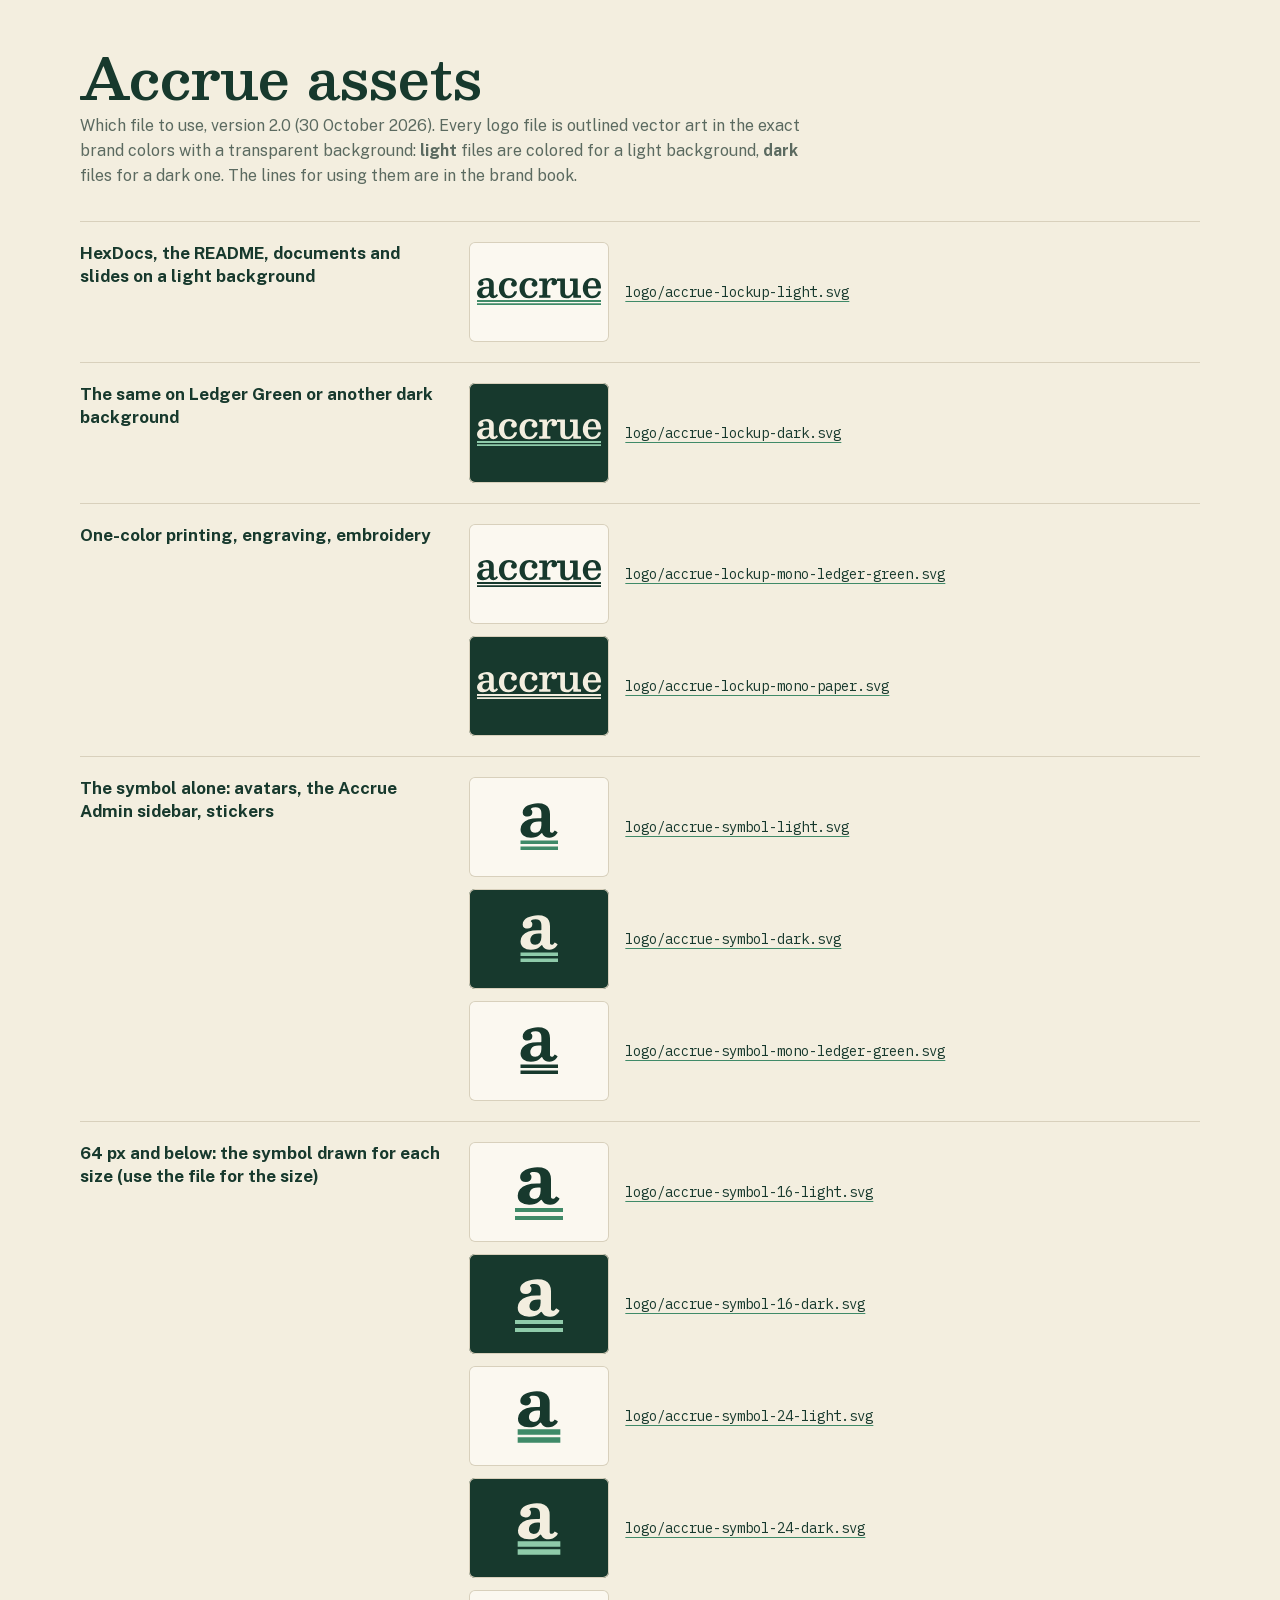
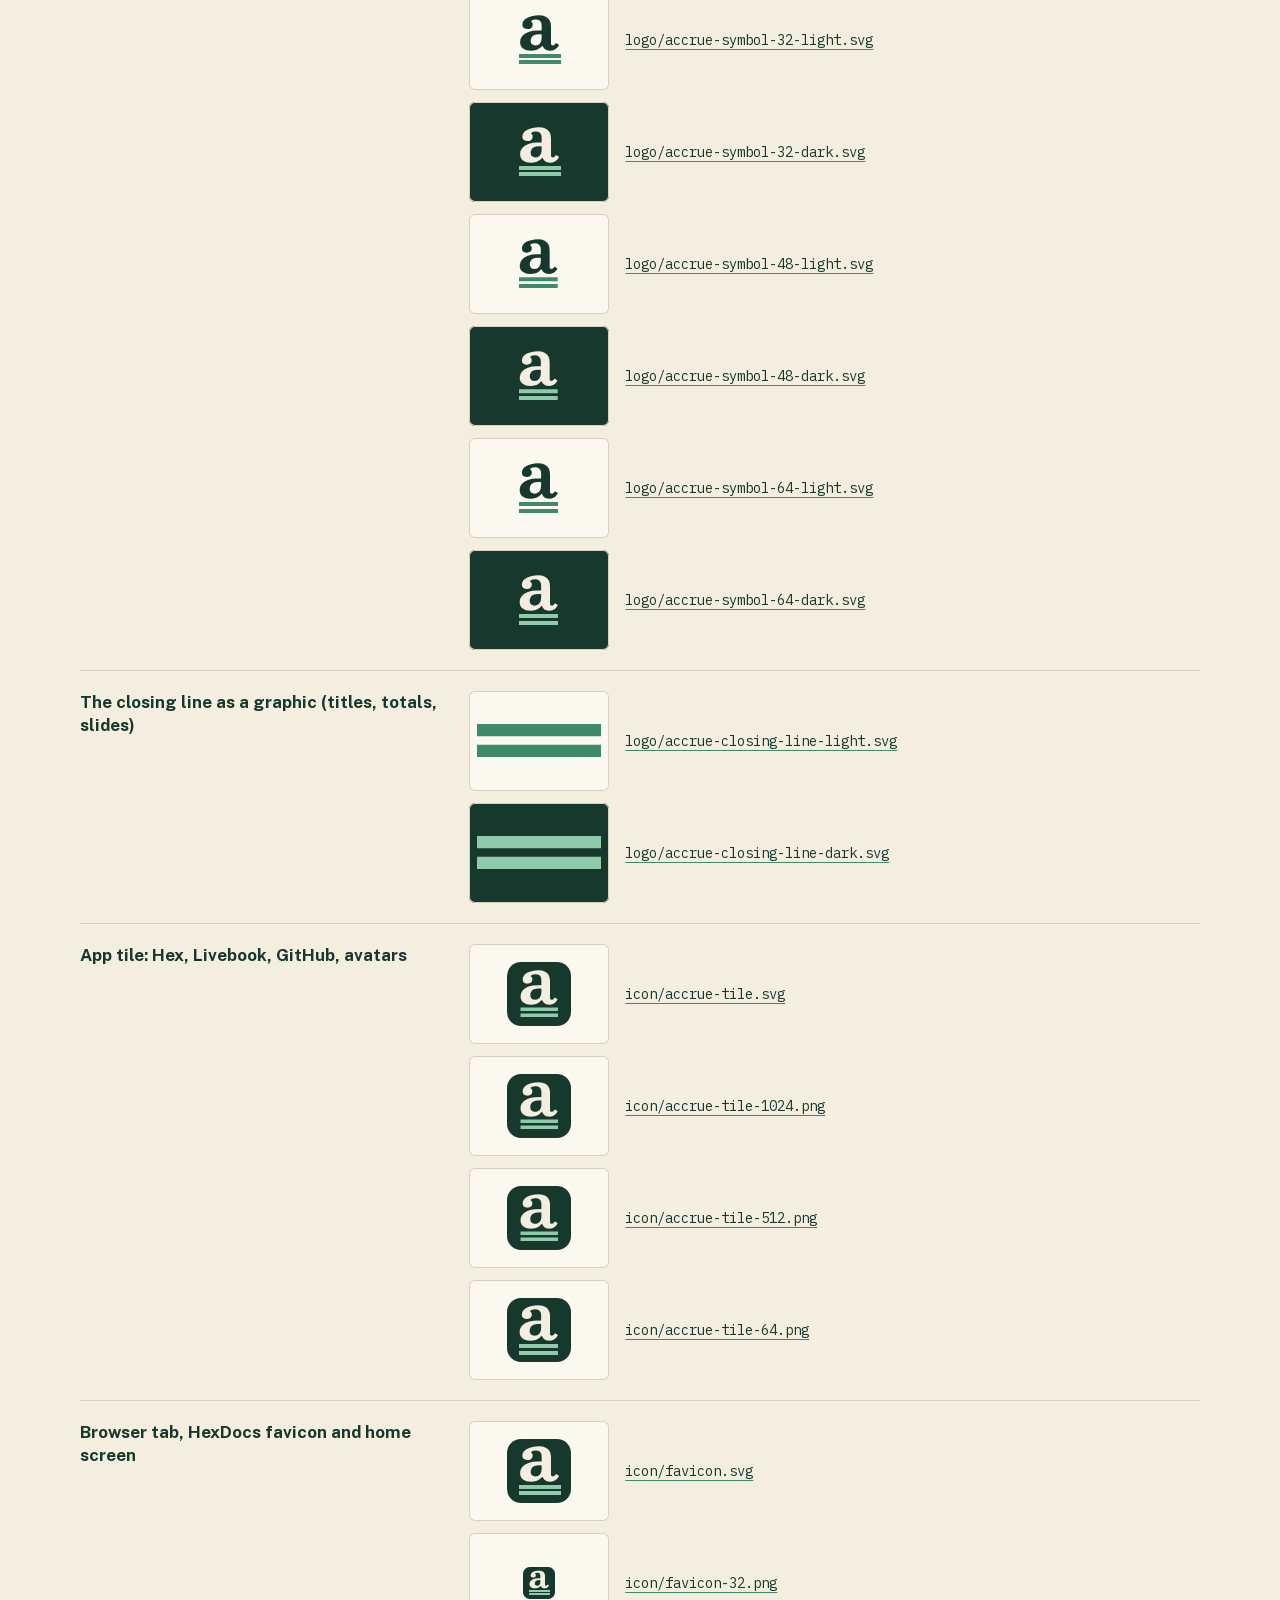
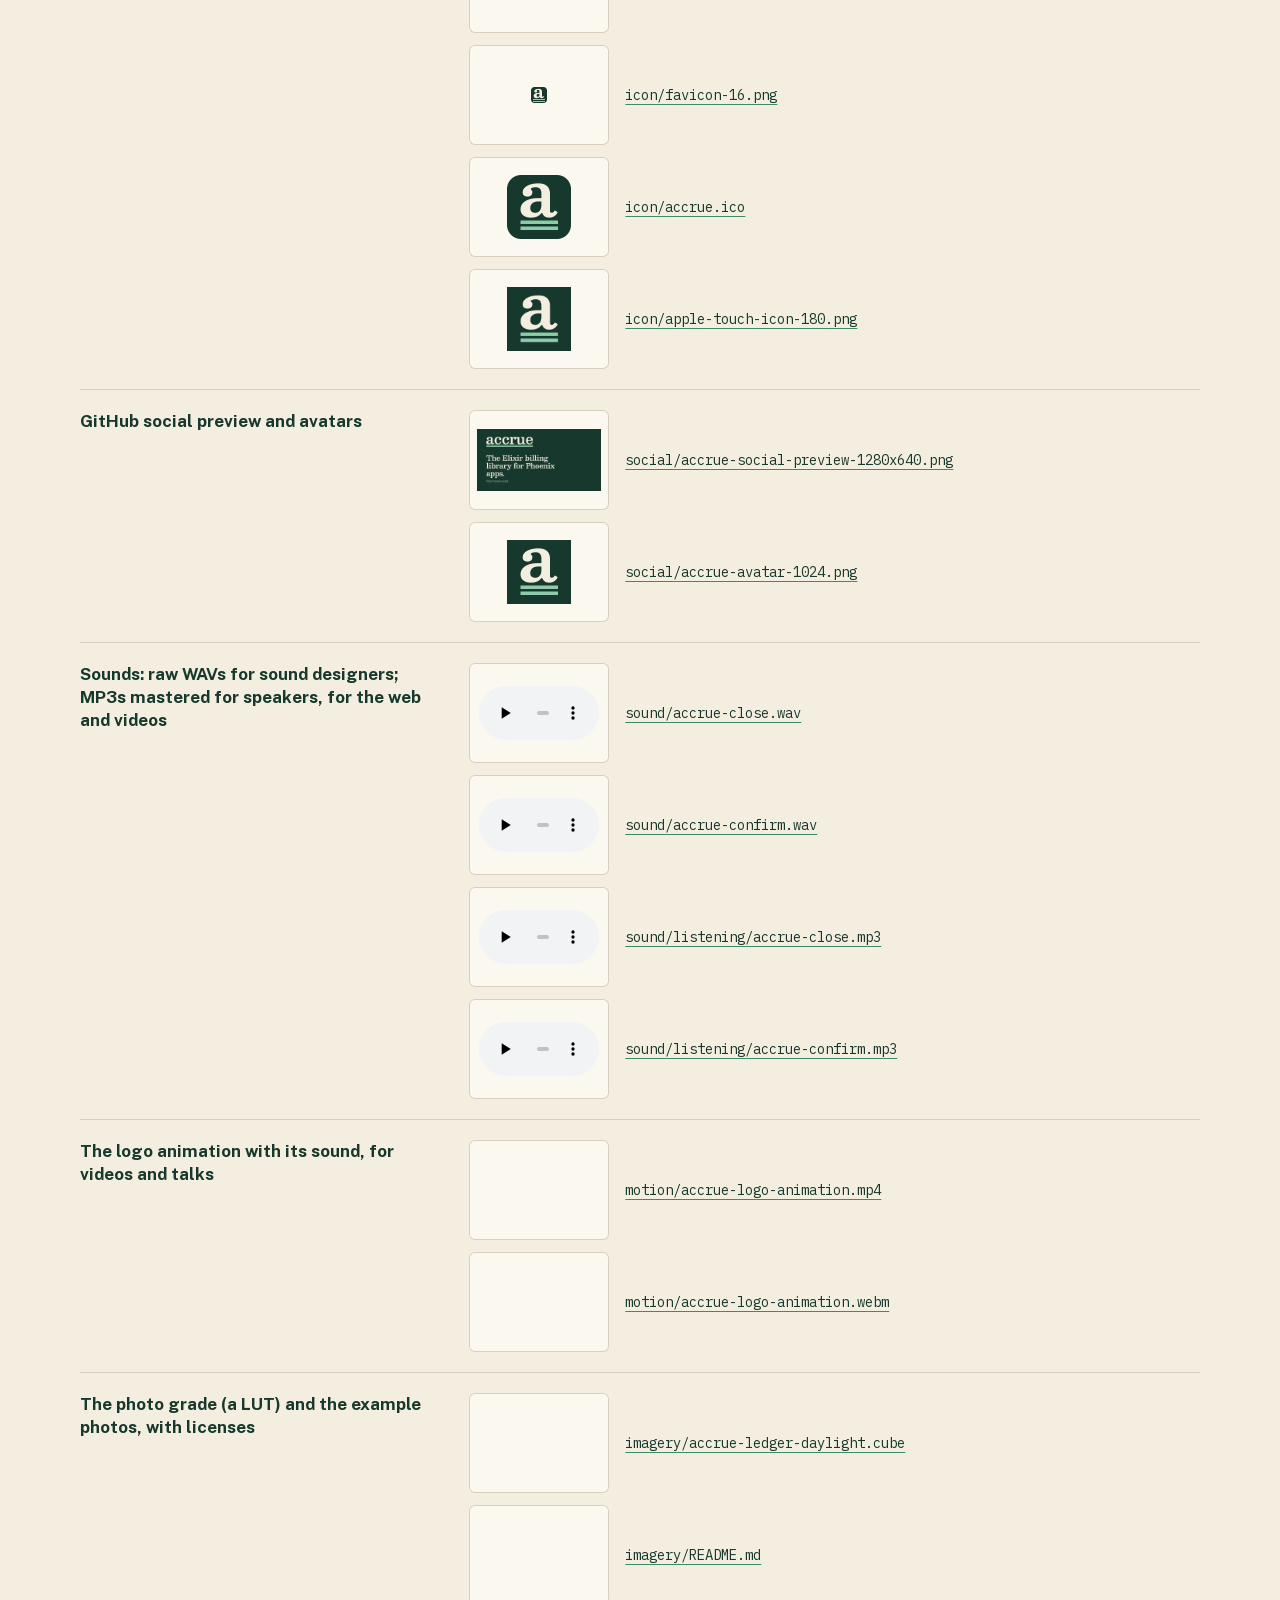
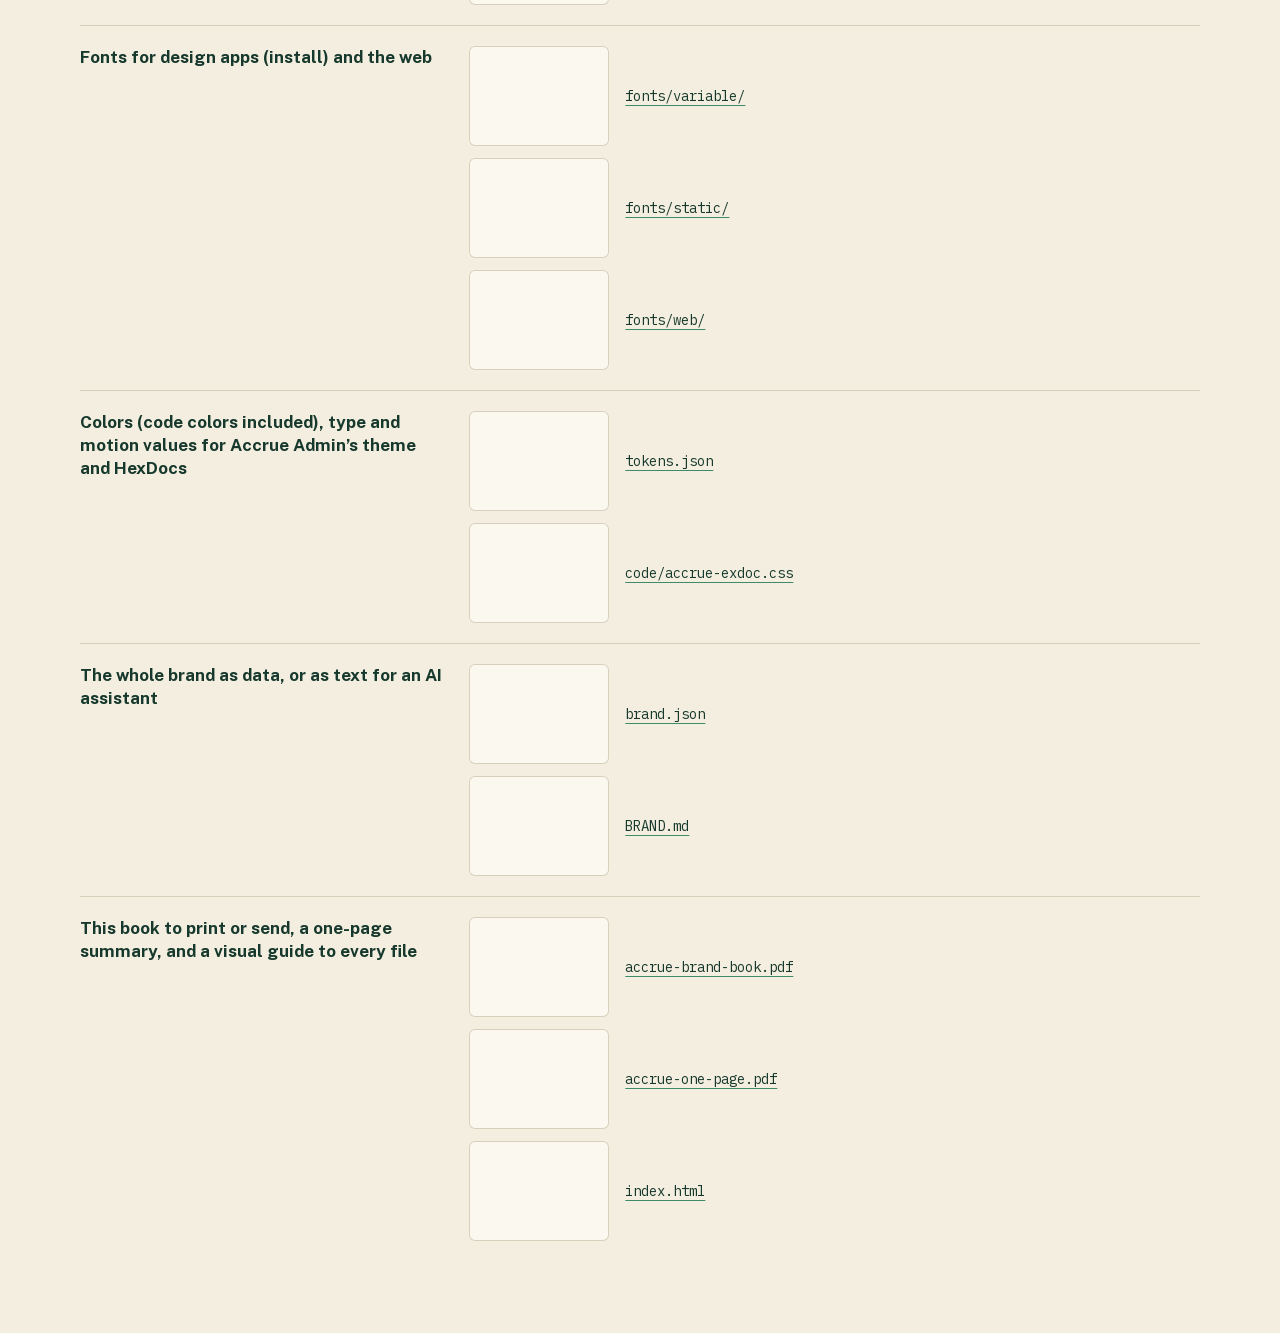
==== assets/index.html @ c3a9a65f "Publish the Accrue brand book Logo, color, type, voice, motion, sound and every asset, as a static s" ====
<!doctype html><html lang="en-US"><head><meta charset="utf-8"><meta name="viewport" content="width=device-width,initial-scale=1"><title>Accrue Assets</title><link rel="stylesheet" href="fonts/web/fonts.css"><style>
:root{--ink:#17392D;--paper:#F3EEDF;--folio:#FBF8F0;--mute:#5B6A60;--line:#D8D0BC}
body{margin:0;background:var(--paper);color:var(--ink);font:16px/1.55 'Public Sans',-apple-system,'Segoe UI',sans-serif}
main{max-width:1120px;margin:0 auto;padding:48px 24px 72px}h1{font:600 56px/1.04 Besley,Georgia,serif;margin:0 0 8px}
.lede{color:var(--mute);margin:0 0 32px;max-width:72ch}
.row{display:grid;grid-template-columns:minmax(200px,1fr) 2fr;gap:24px;padding:20px 0;border-top:1px solid var(--line)}
.row h2{font-size:17px;line-height:1.35;margin:0}.files{display:grid;gap:12px}
.file{display:grid;grid-template-columns:140px 1fr;gap:16px;align-items:center}
.thumb{height:84px;border-radius:6px;background:var(--folio);display:grid;place-items:center;padding:8px;overflow:hidden;box-shadow:inset 0 0 0 1px var(--line)}.thumb.dark{background:#17392D}
.thumb img{max-width:100%;max-height:64px}.thumb audio{width:120px}
a{color:var(--ink);font:400 14px 'IBM Plex Mono',ui-monospace,monospace;word-break:break-all;text-decoration-color:#3F8A68;text-underline-offset:4px}
@media (max-width:700px){.row{grid-template-columns:1fr}.file{grid-template-columns:1fr}}
</style></head><body><main><h1>Accrue assets</h1><p class="lede">Which file to use, version 2.0 (30 October 2026). Every logo file is outlined vector art in the exact brand colors with a transparent background: <b>light</b> files are colored for a light background, <b>dark</b> files for a dark one. The lines for using them are in the brand book.</p>
<section class="row"><h2>HexDocs, the README, documents and slides on a light background</h2><div class="files"><div class="file"><div class="thumb"><img src="logo/accrue-lockup-light.svg" alt=""></div><a href="logo/accrue-lockup-light.svg">logo/accrue-lockup-light.svg</a></div></div></section>
<section class="row"><h2>The same on Ledger Green or another dark background</h2><div class="files"><div class="file"><div class="thumb dark"><img src="logo/accrue-lockup-dark.svg" alt=""></div><a href="logo/accrue-lockup-dark.svg">logo/accrue-lockup-dark.svg</a></div></div></section>
<section class="row"><h2>One-color printing, engraving, embroidery</h2><div class="files"><div class="file"><div class="thumb"><img src="logo/accrue-lockup-mono-ledger-green.svg" alt=""></div><a href="logo/accrue-lockup-mono-ledger-green.svg">logo/accrue-lockup-mono-ledger-green.svg</a></div><div class="file"><div class="thumb dark"><img src="logo/accrue-lockup-mono-paper.svg" alt=""></div><a href="logo/accrue-lockup-mono-paper.svg">logo/accrue-lockup-mono-paper.svg</a></div></div></section>
<section class="row"><h2>The symbol alone: avatars, the Accrue Admin sidebar, stickers</h2><div class="files"><div class="file"><div class="thumb"><img src="logo/accrue-symbol-light.svg" alt=""></div><a href="logo/accrue-symbol-light.svg">logo/accrue-symbol-light.svg</a></div><div class="file"><div class="thumb dark"><img src="logo/accrue-symbol-dark.svg" alt=""></div><a href="logo/accrue-symbol-dark.svg">logo/accrue-symbol-dark.svg</a></div><div class="file"><div class="thumb"><img src="logo/accrue-symbol-mono-ledger-green.svg" alt=""></div><a href="logo/accrue-symbol-mono-ledger-green.svg">logo/accrue-symbol-mono-ledger-green.svg</a></div></div></section>
<section class="row"><h2>64 px and below: the symbol drawn for each size (use the file for the size)</h2><div class="files"><div class="file"><div class="thumb"><img src="logo/accrue-symbol-16-light.svg" alt=""></div><a href="logo/accrue-symbol-16-light.svg">logo/accrue-symbol-16-light.svg</a></div><div class="file"><div class="thumb dark"><img src="logo/accrue-symbol-16-dark.svg" alt=""></div><a href="logo/accrue-symbol-16-dark.svg">logo/accrue-symbol-16-dark.svg</a></div><div class="file"><div class="thumb"><img src="logo/accrue-symbol-24-light.svg" alt=""></div><a href="logo/accrue-symbol-24-light.svg">logo/accrue-symbol-24-light.svg</a></div><div class="file"><div class="thumb dark"><img src="logo/accrue-symbol-24-dark.svg" alt=""></div><a href="logo/accrue-symbol-24-dark.svg">logo/accrue-symbol-24-dark.svg</a></div><div class="file"><div class="thumb"><img src="logo/accrue-symbol-32-light.svg" alt=""></div><a href="logo/accrue-symbol-32-light.svg">logo/accrue-symbol-32-light.svg</a></div><div class="file"><div class="thumb dark"><img src="logo/accrue-symbol-32-dark.svg" alt=""></div><a href="logo/accrue-symbol-32-dark.svg">logo/accrue-symbol-32-dark.svg</a></div><div class="file"><div class="thumb"><img src="logo/accrue-symbol-48-light.svg" alt=""></div><a href="logo/accrue-symbol-48-light.svg">logo/accrue-symbol-48-light.svg</a></div><div class="file"><div class="thumb dark"><img src="logo/accrue-symbol-48-dark.svg" alt=""></div><a href="logo/accrue-symbol-48-dark.svg">logo/accrue-symbol-48-dark.svg</a></div><div class="file"><div class="thumb"><img src="logo/accrue-symbol-64-light.svg" alt=""></div><a href="logo/accrue-symbol-64-light.svg">logo/accrue-symbol-64-light.svg</a></div><div class="file"><div class="thumb dark"><img src="logo/accrue-symbol-64-dark.svg" alt=""></div><a href="logo/accrue-symbol-64-dark.svg">logo/accrue-symbol-64-dark.svg</a></div></div></section>
<section class="row"><h2>The closing line as a graphic (titles, totals, slides)</h2><div class="files"><div class="file"><div class="thumb"><img src="logo/accrue-closing-line-light.svg" alt=""></div><a href="logo/accrue-closing-line-light.svg">logo/accrue-closing-line-light.svg</a></div><div class="file"><div class="thumb dark"><img src="logo/accrue-closing-line-dark.svg" alt=""></div><a href="logo/accrue-closing-line-dark.svg">logo/accrue-closing-line-dark.svg</a></div></div></section>
<section class="row"><h2>App tile: Hex, Livebook, GitHub, avatars</h2><div class="files"><div class="file"><div class="thumb"><img src="icon/accrue-tile.svg" alt=""></div><a href="icon/accrue-tile.svg">icon/accrue-tile.svg</a></div><div class="file"><div class="thumb"><img src="icon/accrue-tile-1024.png" alt=""></div><a href="icon/accrue-tile-1024.png">icon/accrue-tile-1024.png</a></div><div class="file"><div class="thumb"><img src="icon/accrue-tile-512.png" alt=""></div><a href="icon/accrue-tile-512.png">icon/accrue-tile-512.png</a></div><div class="file"><div class="thumb"><img src="icon/accrue-tile-64.png" alt=""></div><a href="icon/accrue-tile-64.png">icon/accrue-tile-64.png</a></div></div></section>
<section class="row"><h2>Browser tab, HexDocs favicon and home screen</h2><div class="files"><div class="file"><div class="thumb"><img src="icon/favicon.svg" alt=""></div><a href="icon/favicon.svg">icon/favicon.svg</a></div><div class="file"><div class="thumb"><img src="icon/favicon-32.png" alt=""></div><a href="icon/favicon-32.png">icon/favicon-32.png</a></div><div class="file"><div class="thumb"><img src="icon/favicon-16.png" alt=""></div><a href="icon/favicon-16.png">icon/favicon-16.png</a></div><div class="file"><div class="thumb"><img src="icon/accrue.ico" alt=""></div><a href="icon/accrue.ico">icon/accrue.ico</a></div><div class="file"><div class="thumb"><img src="icon/apple-touch-icon-180.png" alt=""></div><a href="icon/apple-touch-icon-180.png">icon/apple-touch-icon-180.png</a></div></div></section>
<section class="row"><h2>GitHub social preview and avatars</h2><div class="files"><div class="file"><div class="thumb"><img src="social/accrue-social-preview-1280x640.png" alt=""></div><a href="social/accrue-social-preview-1280x640.png">social/accrue-social-preview-1280x640.png</a></div><div class="file"><div class="thumb"><img src="social/accrue-avatar-1024.png" alt=""></div><a href="social/accrue-avatar-1024.png">social/accrue-avatar-1024.png</a></div></div></section>
<section class="row"><h2>Sounds: raw WAVs for sound designers; MP3s mastered for speakers, for the web and videos</h2><div class="files"><div class="file"><div class="thumb"><audio controls preload="none" src="sound/accrue-close.wav"></audio></div><a href="sound/accrue-close.wav">sound/accrue-close.wav</a></div><div class="file"><div class="thumb"><audio controls preload="none" src="sound/accrue-confirm.wav"></audio></div><a href="sound/accrue-confirm.wav">sound/accrue-confirm.wav</a></div><div class="file"><div class="thumb"><audio controls preload="none" src="sound/listening/accrue-close.mp3"></audio></div><a href="sound/listening/accrue-close.mp3">sound/listening/accrue-close.mp3</a></div><div class="file"><div class="thumb"><audio controls preload="none" src="sound/listening/accrue-confirm.mp3"></audio></div><a href="sound/listening/accrue-confirm.mp3">sound/listening/accrue-confirm.mp3</a></div></div></section>
<section class="row"><h2>The logo animation with its sound, for videos and talks</h2><div class="files"><div class="file"><div class="thumb"></div><a href="motion/accrue-logo-animation.mp4">motion/accrue-logo-animation.mp4</a></div><div class="file"><div class="thumb"></div><a href="motion/accrue-logo-animation.webm">motion/accrue-logo-animation.webm</a></div></div></section>
<section class="row"><h2>The photo grade (a LUT) and the example photos, with licenses</h2><div class="files"><div class="file"><div class="thumb"></div><a href="imagery/accrue-ledger-daylight.cube">imagery/accrue-ledger-daylight.cube</a></div><div class="file"><div class="thumb"></div><a href="imagery/README.md">imagery/README.md</a></div></div></section>
<section class="row"><h2>Fonts for design apps (install) and the web</h2><div class="files"><div class="file"><div class="thumb"></div><a href="fonts/variable/">fonts/variable/</a></div><div class="file"><div class="thumb"></div><a href="fonts/static/">fonts/static/</a></div><div class="file"><div class="thumb"></div><a href="fonts/web/">fonts/web/</a></div></div></section>
<section class="row"><h2>Colors (code colors included), type and motion values for Accrue Admin’s theme and HexDocs</h2><div class="files"><div class="file"><div class="thumb"></div><a href="../tokens.json">tokens.json</a></div><div class="file"><div class="thumb"></div><a href="code/accrue-exdoc.css">code/accrue-exdoc.css</a></div></div></section>
<section class="row"><h2>The whole brand as data, or as text for an AI assistant</h2><div class="files"><div class="file"><div class="thumb"></div><a href="../brand.json">brand.json</a></div><div class="file"><div class="thumb"></div><a href="../BRAND.md">BRAND.md</a></div></div></section>
<section class="row"><h2>This book to print or send, a one-page summary, and a visual guide to every file</h2><div class="files"><div class="file"><div class="thumb"></div><a href="../accrue-brand-book.pdf">accrue-brand-book.pdf</a></div><div class="file"><div class="thumb"></div><a href="../accrue-one-page.pdf">accrue-one-page.pdf</a></div><div class="file"><div class="thumb"></div><a href="index.html">index.html</a></div></div></section>
</main></body></html>
---- assets/fonts/web/fonts.css ----
@font-face{font-family:'Besley';font-style:italic;font-weight:400 900;font-display:swap;src:url('Besley-italic-400-900.woff2') format('woff2')}
@font-face{font-family:'Besley';font-style:normal;font-weight:400 900;font-display:swap;src:url('Besley-normal-400-900.woff2') format('woff2')}
@font-face{font-family:'Public Sans';font-style:normal;font-weight:400 700;font-display:swap;src:url('PublicSans-normal-400-700.woff2') format('woff2')}
@font-face{font-family:'IBM Plex Mono';font-style:normal;font-weight:400;font-display:swap;src:url('IBMPlexMono-normal-400.woff2') format('woff2')}
@font-face{font-family:'IBM Plex Mono';font-style:normal;font-weight:500;font-display:swap;src:url('IBMPlexMono-normal-500.woff2') format('woff2')}
/* Latin subsets; for other scripts use the files in ../variable. */
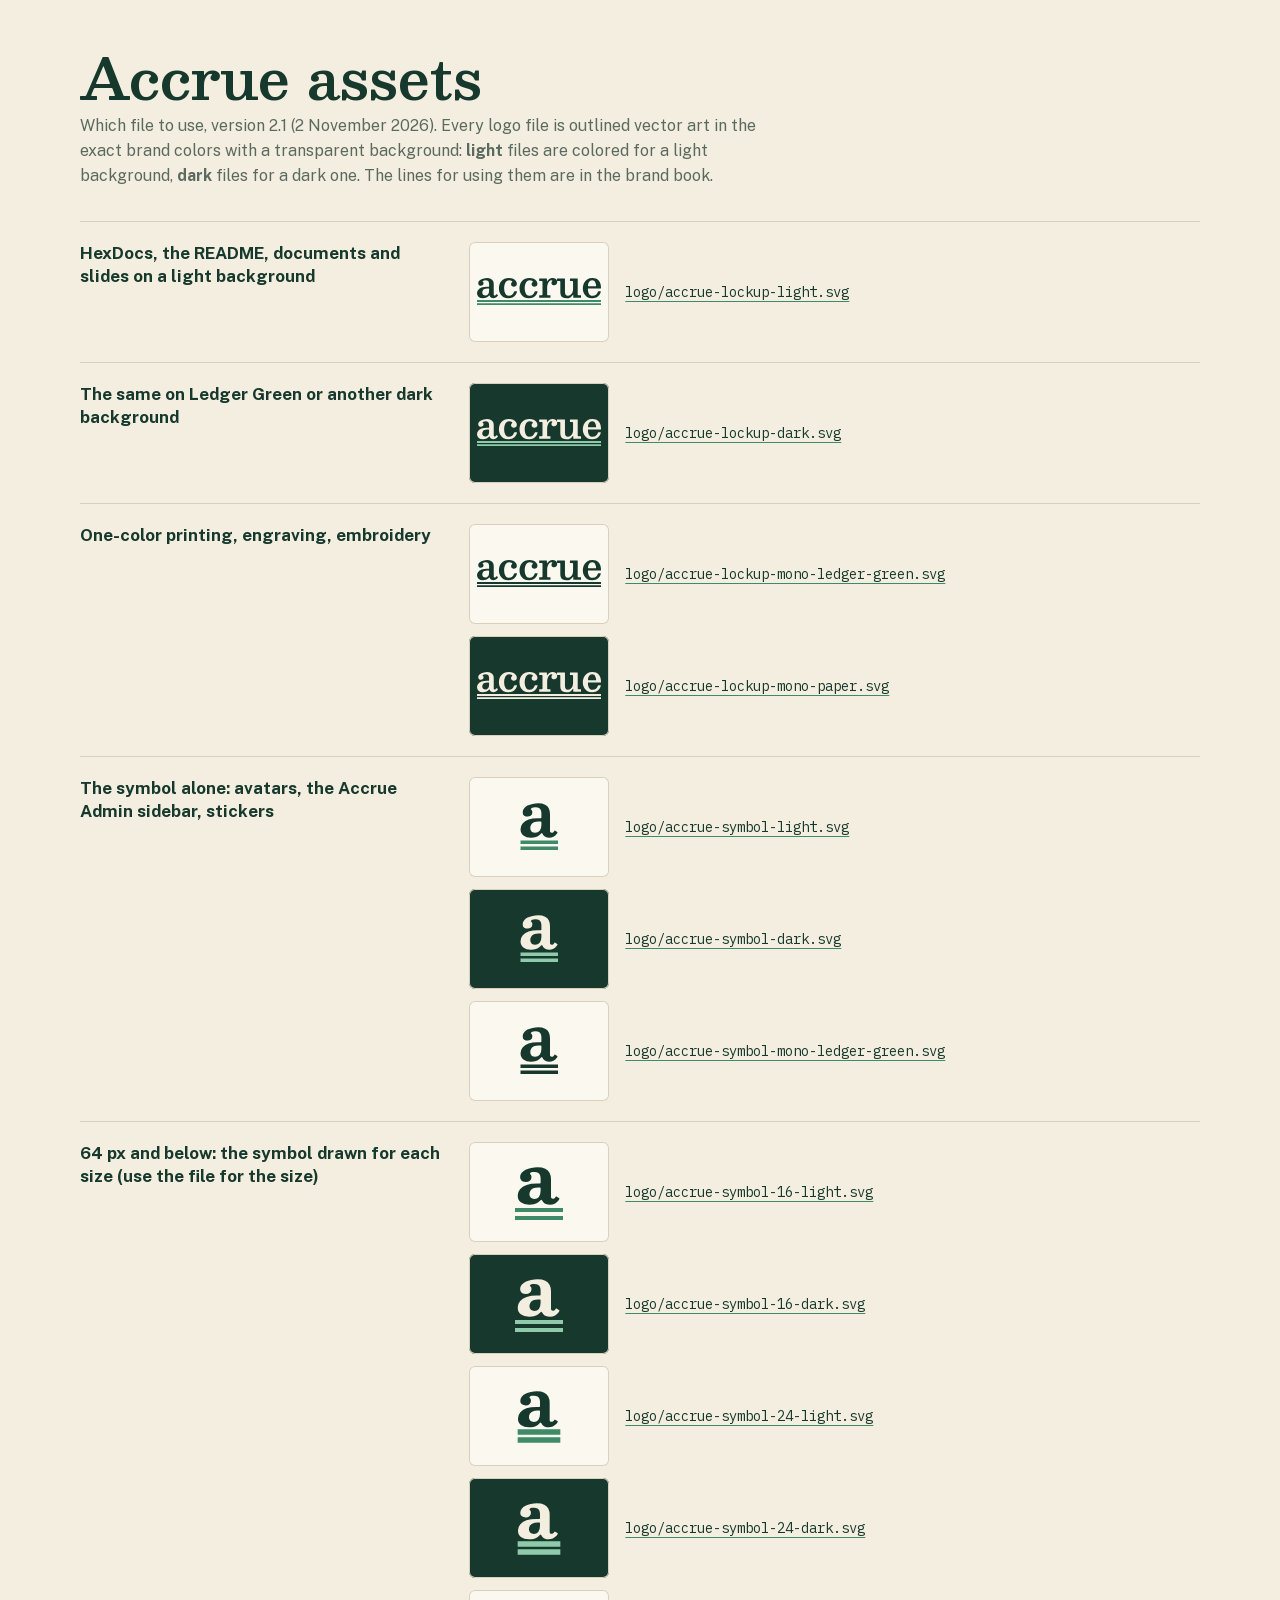
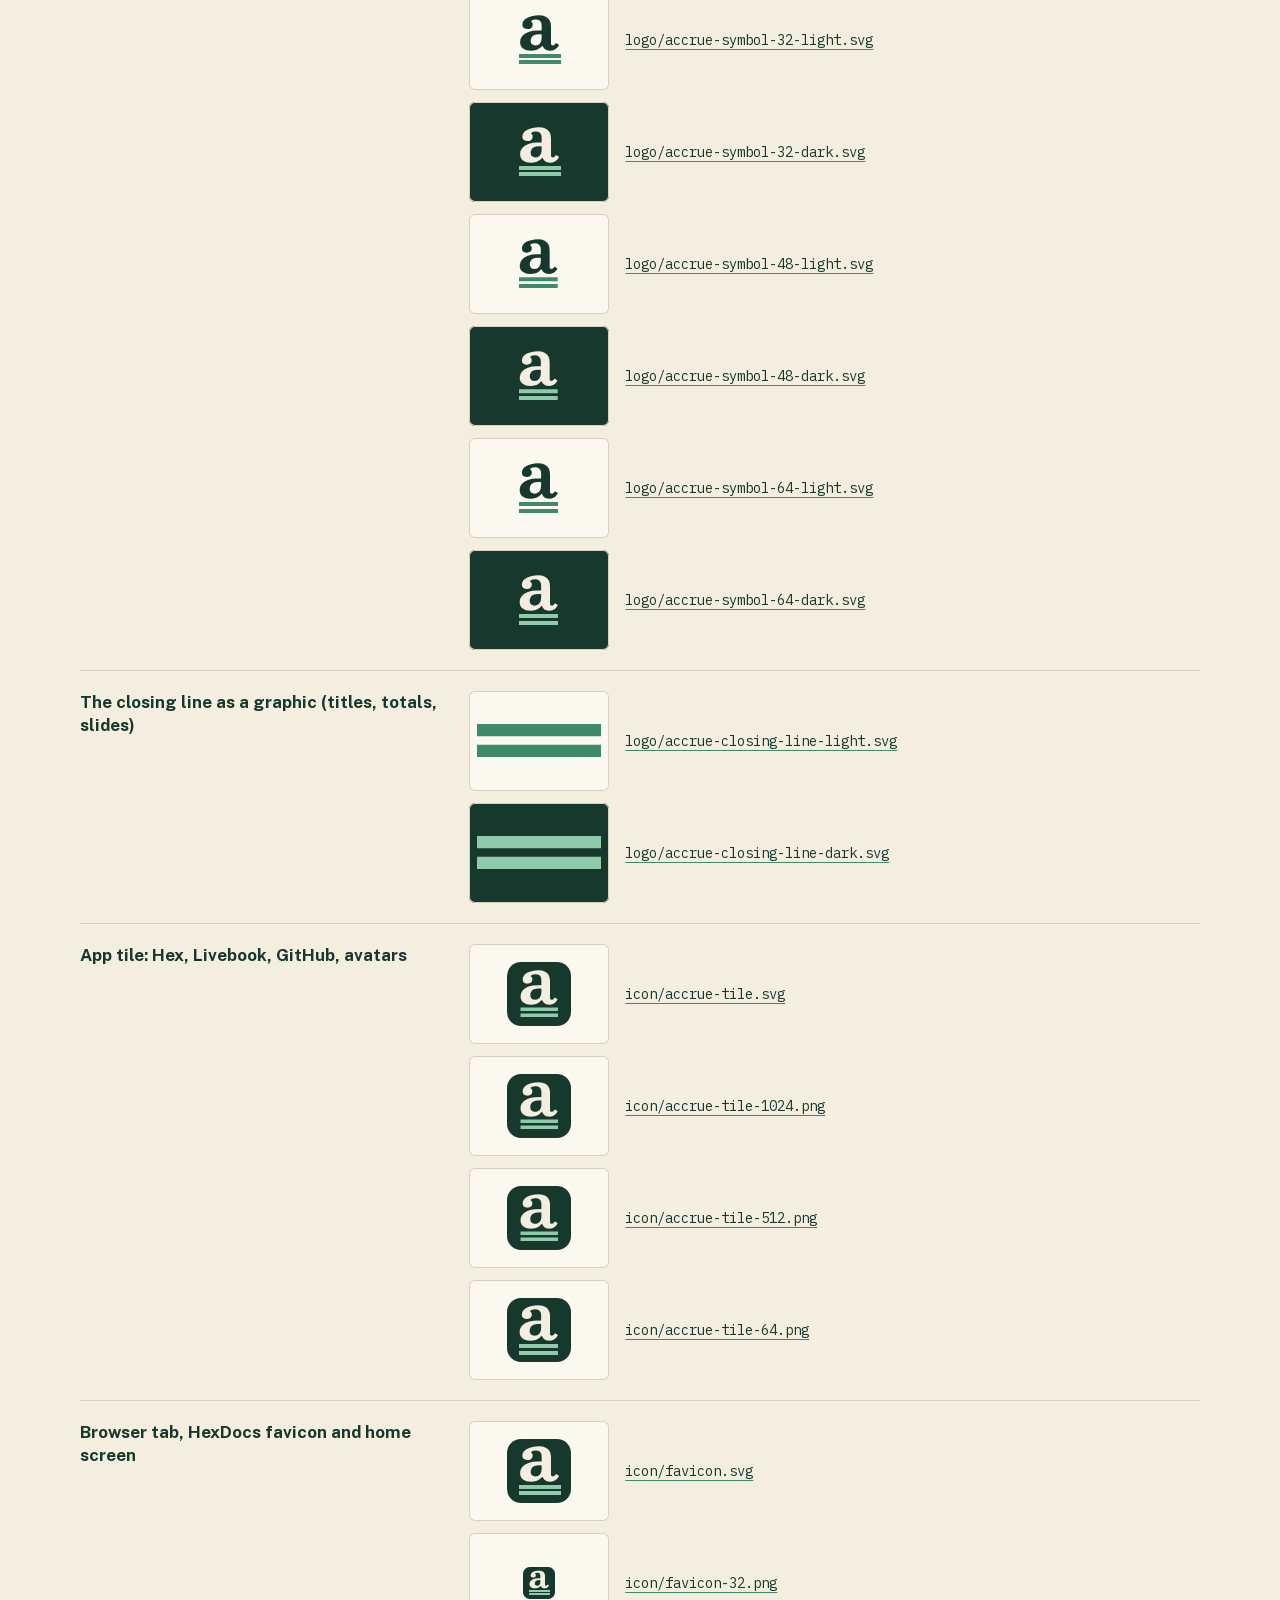
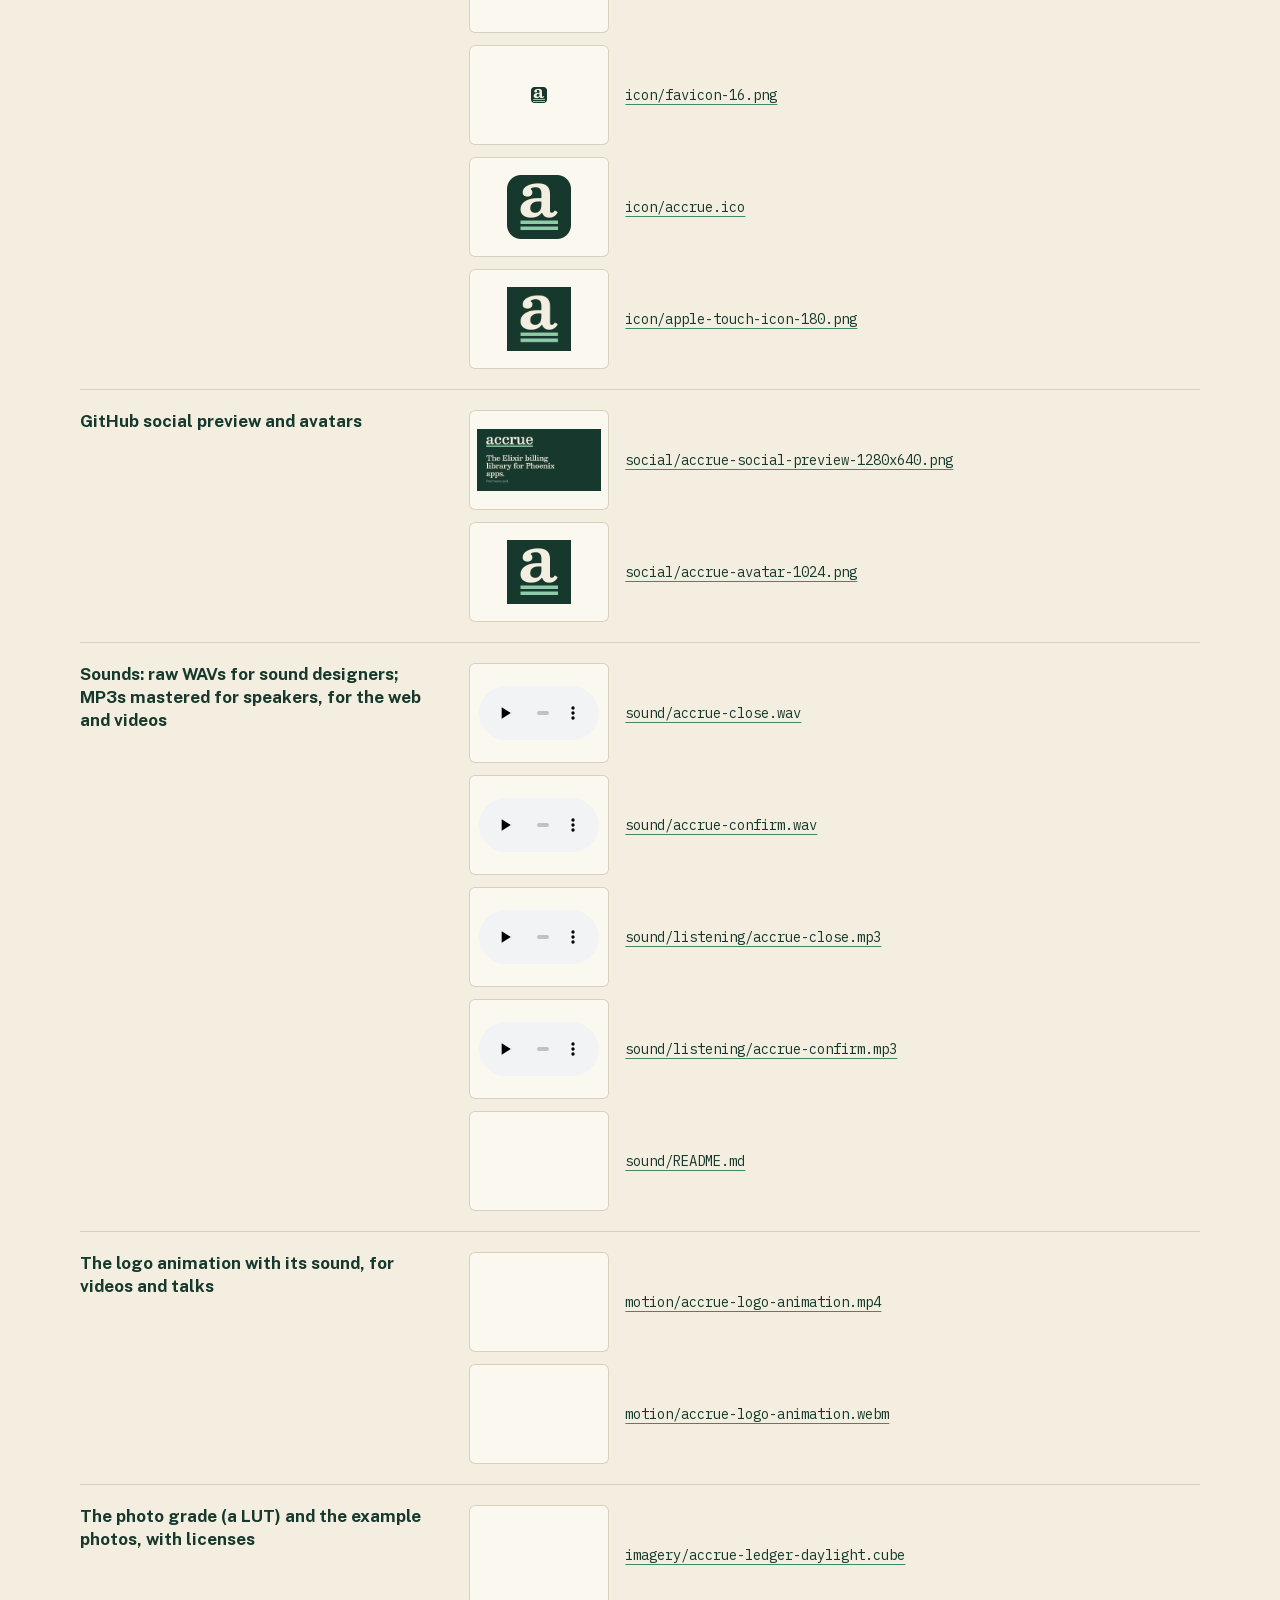
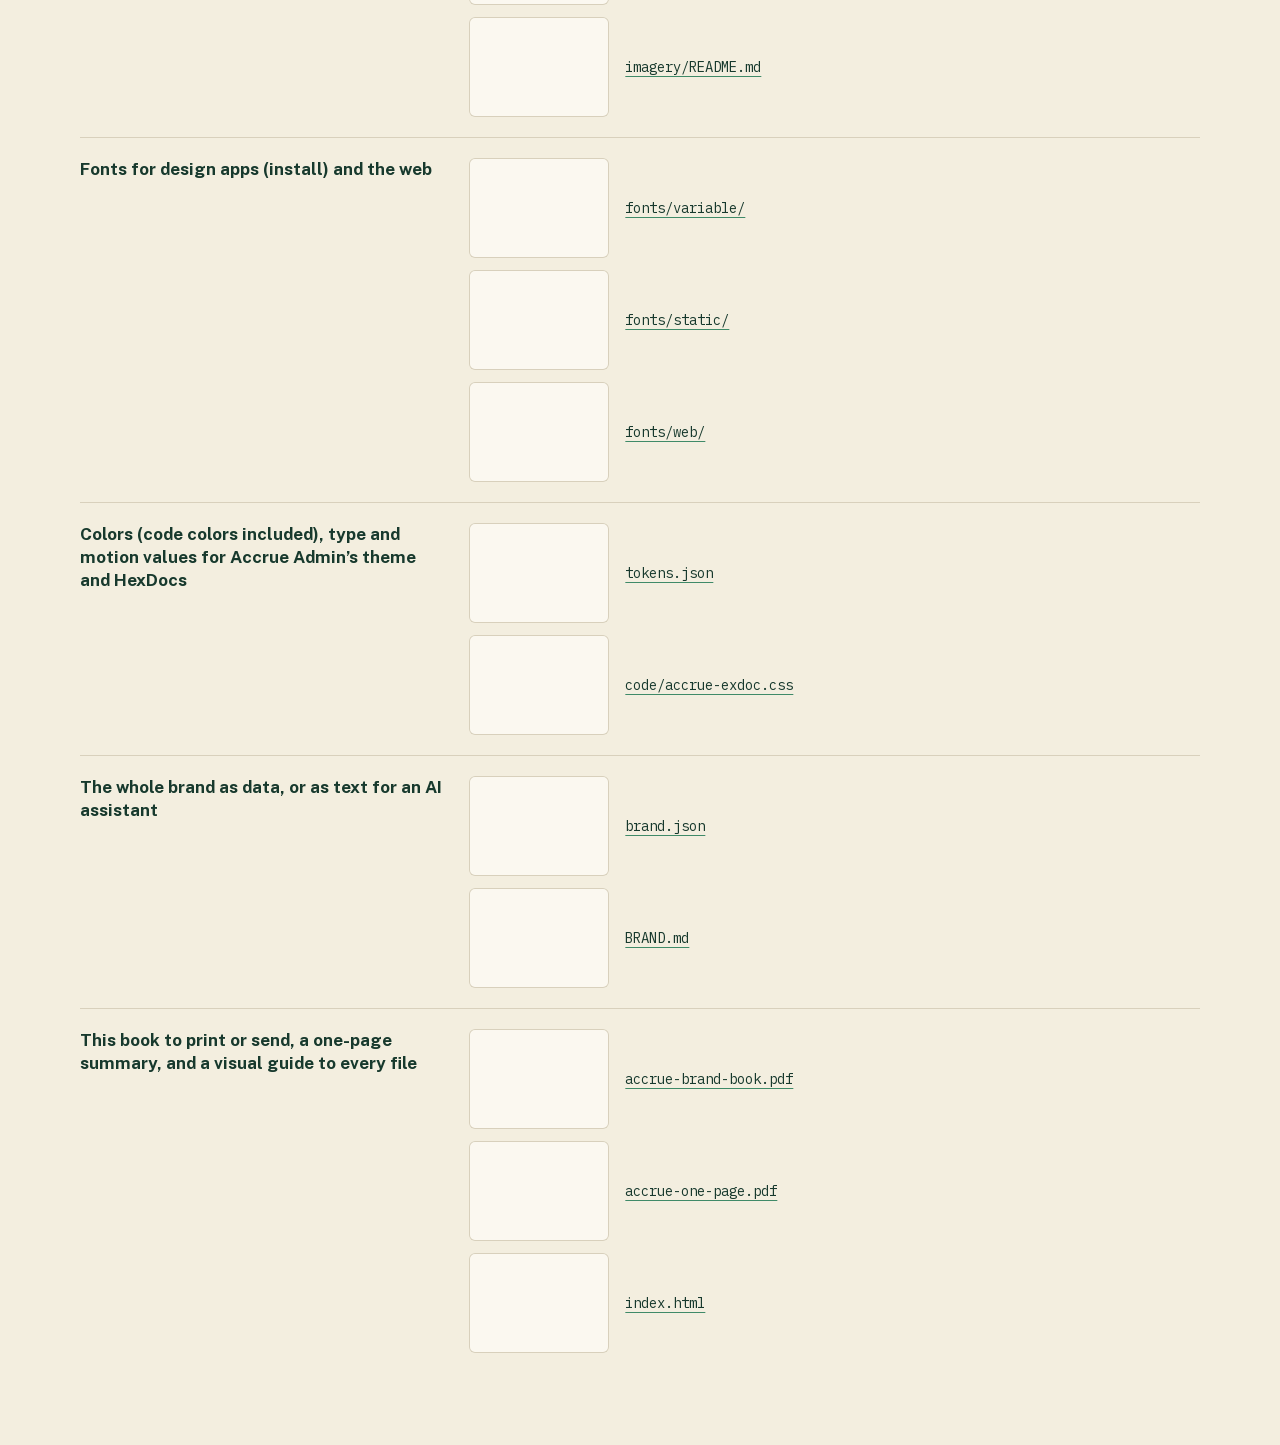
==== commit 5abf07e5: "Version 2.1: a quieter felt-tip logo sound with a steady drawn line The logo and confirm sounds are " ====
--- a/assets/index.html
+++ b/assets/index.html
@@ -1,4 +1,4 @@
-<!doctype html><html lang="en-US"><head><meta charset="utf-8"><meta name="viewport" content="width=device-width,initial-scale=1"><title>Accrue Assets</title><link rel="stylesheet" href="fonts/web/fonts.css"><style>
+<!doctype html><html lang="en-US"><head><meta charset="utf-8"><meta name="viewport" content="width=device-width,initial-scale=1"><link rel="icon" href="icon/favicon.svg" type="image/svg+xml"><title>Accrue Assets</title><link rel="stylesheet" href="fonts/web/fonts.css"><style>
 :root{--ink:#17392D;--paper:#F3EEDF;--folio:#FBF8F0;--mute:#5B6A60;--line:#D8D0BC}
 body{margin:0;background:var(--paper);color:var(--ink);font:16px/1.55 'Public Sans',-apple-system,'Segoe UI',sans-serif}
 main{max-width:1120px;margin:0 auto;padding:48px 24px 72px}h1{font:600 56px/1.04 Besley,Georgia,serif;margin:0 0 8px}
@@ -10,7 +10,7 @@
 .thumb img{max-width:100%;max-height:64px}.thumb audio{width:120px}
 a{color:var(--ink);font:400 14px 'IBM Plex Mono',ui-monospace,monospace;word-break:break-all;text-decoration-color:#3F8A68;text-underline-offset:4px}
 @media (max-width:700px){.row{grid-template-columns:1fr}.file{grid-template-columns:1fr}}
-</style></head><body><main><h1>Accrue assets</h1><p class="lede">Which file to use, version 2.0 (30 October 2026). Every logo file is outlined vector art in the exact brand colors with a transparent background: <b>light</b> files are colored for a light background, <b>dark</b> files for a dark one. The lines for using them are in the brand book.</p>
+</style></head><body><main><h1>Accrue assets</h1><p class="lede">Which file to use, version 2.1 (2 November 2026). Every logo file is outlined vector art in the exact brand colors with a transparent background: <b>light</b> files are colored for a light background, <b>dark</b> files for a dark one. The lines for using them are in the brand book.</p>
 <section class="row"><h2>HexDocs, the README, documents and slides on a light background</h2><div class="files"><div class="file"><div class="thumb"><img src="logo/accrue-lockup-light.svg" alt=""></div><a href="logo/accrue-lockup-light.svg">logo/accrue-lockup-light.svg</a></div></div></section>
 <section class="row"><h2>The same on Ledger Green or another dark background</h2><div class="files"><div class="file"><div class="thumb dark"><img src="logo/accrue-lockup-dark.svg" alt=""></div><a href="logo/accrue-lockup-dark.svg">logo/accrue-lockup-dark.svg</a></div></div></section>
 <section class="row"><h2>One-color printing, engraving, embroidery</h2><div class="files"><div class="file"><div class="thumb"><img src="logo/accrue-lockup-mono-ledger-green.svg" alt=""></div><a href="logo/accrue-lockup-mono-ledger-green.svg">logo/accrue-lockup-mono-ledger-green.svg</a></div><div class="file"><div class="thumb dark"><img src="logo/accrue-lockup-mono-paper.svg" alt=""></div><a href="logo/accrue-lockup-mono-paper.svg">logo/accrue-lockup-mono-paper.svg</a></div></div></section>
@@ -20,7 +20,7 @@
 <section class="row"><h2>App tile: Hex, Livebook, GitHub, avatars</h2><div class="files"><div class="file"><div class="thumb"><img src="icon/accrue-tile.svg" alt=""></div><a href="icon/accrue-tile.svg">icon/accrue-tile.svg</a></div><div class="file"><div class="thumb"><img src="icon/accrue-tile-1024.png" alt=""></div><a href="icon/accrue-tile-1024.png">icon/accrue-tile-1024.png</a></div><div class="file"><div class="thumb"><img src="icon/accrue-tile-512.png" alt=""></div><a href="icon/accrue-tile-512.png">icon/accrue-tile-512.png</a></div><div class="file"><div class="thumb"><img src="icon/accrue-tile-64.png" alt=""></div><a href="icon/accrue-tile-64.png">icon/accrue-tile-64.png</a></div></div></section>
 <section class="row"><h2>Browser tab, HexDocs favicon and home screen</h2><div class="files"><div class="file"><div class="thumb"><img src="icon/favicon.svg" alt=""></div><a href="icon/favicon.svg">icon/favicon.svg</a></div><div class="file"><div class="thumb"><img src="icon/favicon-32.png" alt=""></div><a href="icon/favicon-32.png">icon/favicon-32.png</a></div><div class="file"><div class="thumb"><img src="icon/favicon-16.png" alt=""></div><a href="icon/favicon-16.png">icon/favicon-16.png</a></div><div class="file"><div class="thumb"><img src="icon/accrue.ico" alt=""></div><a href="icon/accrue.ico">icon/accrue.ico</a></div><div class="file"><div class="thumb"><img src="icon/apple-touch-icon-180.png" alt=""></div><a href="icon/apple-touch-icon-180.png">icon/apple-touch-icon-180.png</a></div></div></section>
 <section class="row"><h2>GitHub social preview and avatars</h2><div class="files"><div class="file"><div class="thumb"><img src="social/accrue-social-preview-1280x640.png" alt=""></div><a href="social/accrue-social-preview-1280x640.png">social/accrue-social-preview-1280x640.png</a></div><div class="file"><div class="thumb"><img src="social/accrue-avatar-1024.png" alt=""></div><a href="social/accrue-avatar-1024.png">social/accrue-avatar-1024.png</a></div></div></section>
-<section class="row"><h2>Sounds: raw WAVs for sound designers; MP3s mastered for speakers, for the web and videos</h2><div class="files"><div class="file"><div class="thumb"><audio controls preload="none" src="sound/accrue-close.wav"></audio></div><a href="sound/accrue-close.wav">sound/accrue-close.wav</a></div><div class="file"><div class="thumb"><audio controls preload="none" src="sound/accrue-confirm.wav"></audio></div><a href="sound/accrue-confirm.wav">sound/accrue-confirm.wav</a></div><div class="file"><div class="thumb"><audio controls preload="none" src="sound/listening/accrue-close.mp3"></audio></div><a href="sound/listening/accrue-close.mp3">sound/listening/accrue-close.mp3</a></div><div class="file"><div class="thumb"><audio controls preload="none" src="sound/listening/accrue-confirm.mp3"></audio></div><a href="sound/listening/accrue-confirm.mp3">sound/listening/accrue-confirm.mp3</a></div></div></section>
+<section class="row"><h2>Sounds: raw WAVs for sound designers; MP3s mastered for speakers, for the web and videos</h2><div class="files"><div class="file"><div class="thumb"><audio controls preload="none" src="sound/accrue-close.wav"></audio></div><a href="sound/accrue-close.wav">sound/accrue-close.wav</a></div><div class="file"><div class="thumb"><audio controls preload="none" src="sound/accrue-confirm.wav"></audio></div><a href="sound/accrue-confirm.wav">sound/accrue-confirm.wav</a></div><div class="file"><div class="thumb"><audio controls preload="none" src="sound/listening/accrue-close.mp3"></audio></div><a href="sound/listening/accrue-close.mp3">sound/listening/accrue-close.mp3</a></div><div class="file"><div class="thumb"><audio controls preload="none" src="sound/listening/accrue-confirm.mp3"></audio></div><a href="sound/listening/accrue-confirm.mp3">sound/listening/accrue-confirm.mp3</a></div><div class="file"><div class="thumb"></div><a href="sound/README.md">sound/README.md</a></div></div></section>
 <section class="row"><h2>The logo animation with its sound, for videos and talks</h2><div class="files"><div class="file"><div class="thumb"></div><a href="motion/accrue-logo-animation.mp4">motion/accrue-logo-animation.mp4</a></div><div class="file"><div class="thumb"></div><a href="motion/accrue-logo-animation.webm">motion/accrue-logo-animation.webm</a></div></div></section>
 <section class="row"><h2>The photo grade (a LUT) and the example photos, with licenses</h2><div class="files"><div class="file"><div class="thumb"></div><a href="imagery/accrue-ledger-daylight.cube">imagery/accrue-ledger-daylight.cube</a></div><div class="file"><div class="thumb"></div><a href="imagery/README.md">imagery/README.md</a></div></div></section>
 <section class="row"><h2>Fonts for design apps (install) and the web</h2><div class="files"><div class="file"><div class="thumb"></div><a href="fonts/variable/">fonts/variable/</a></div><div class="file"><div class="thumb"></div><a href="fonts/static/">fonts/static/</a></div><div class="file"><div class="thumb"></div><a href="fonts/web/">fonts/web/</a></div></div></section>
